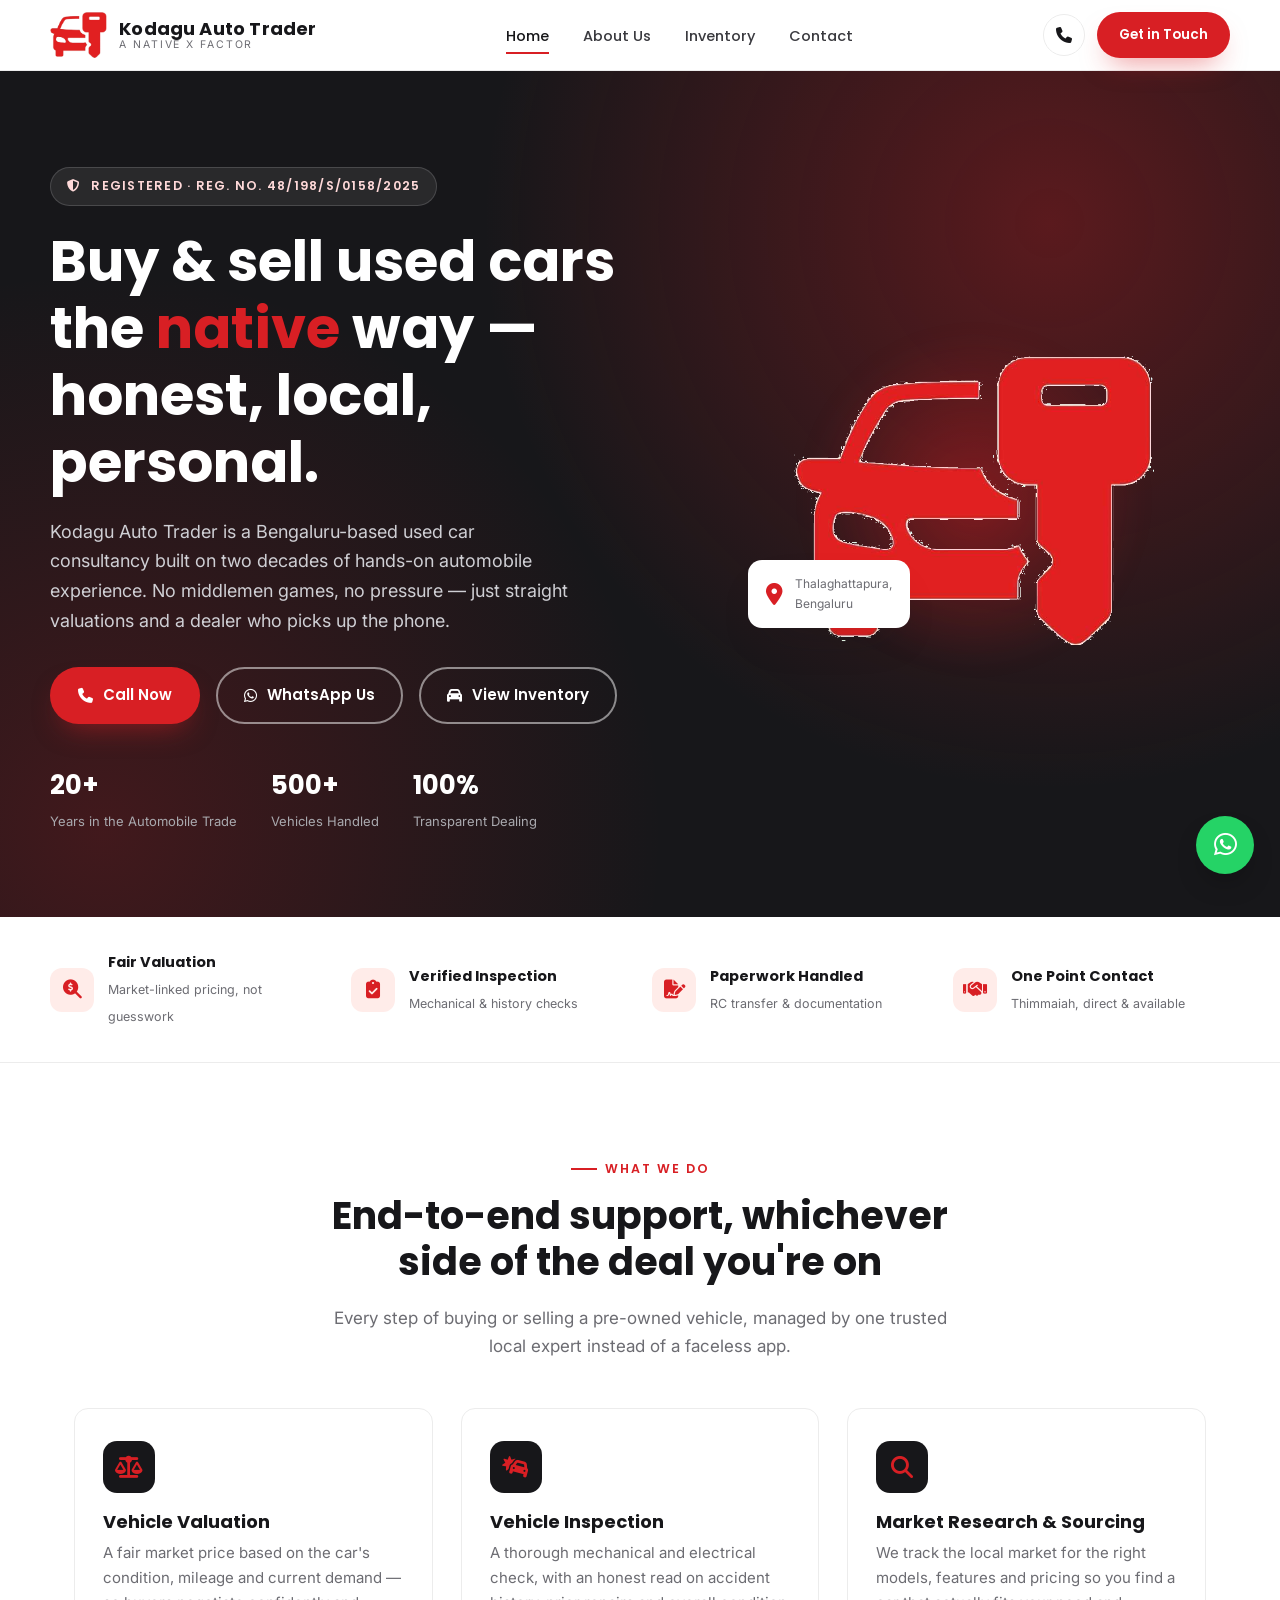
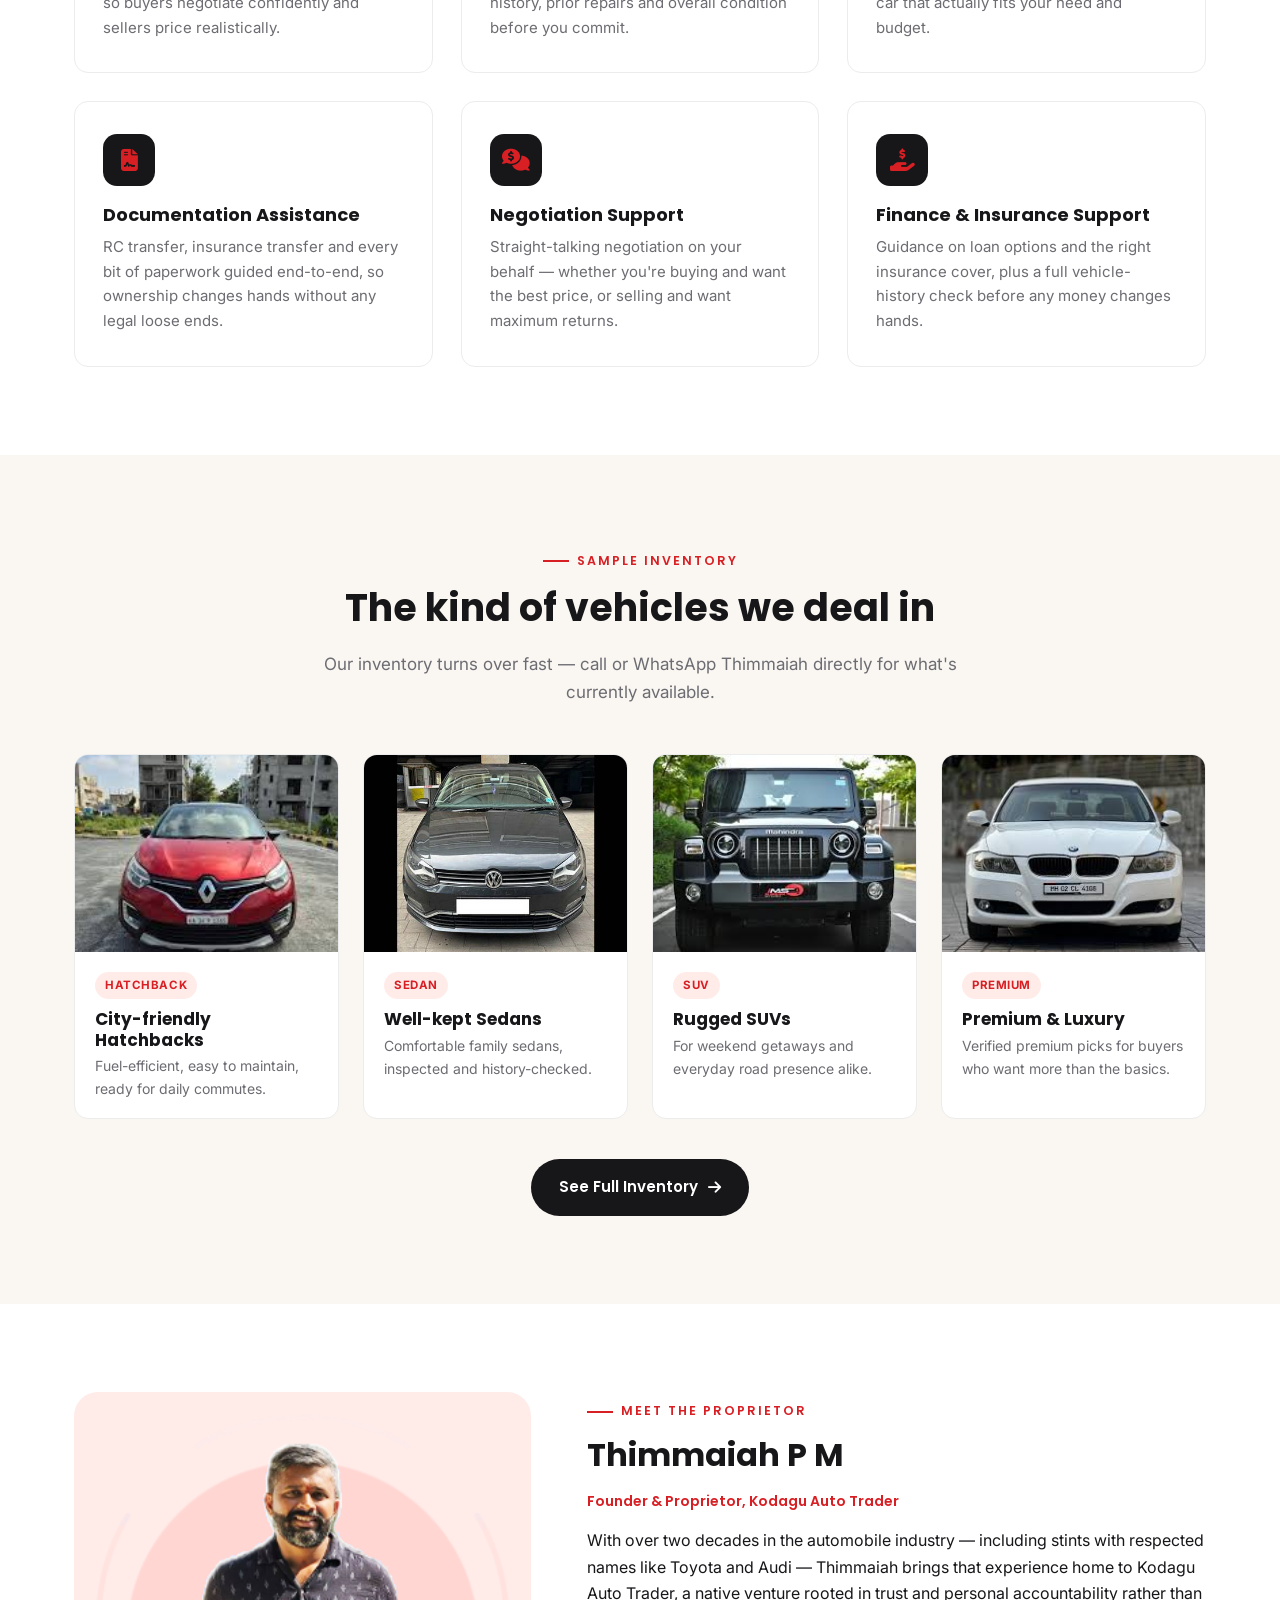
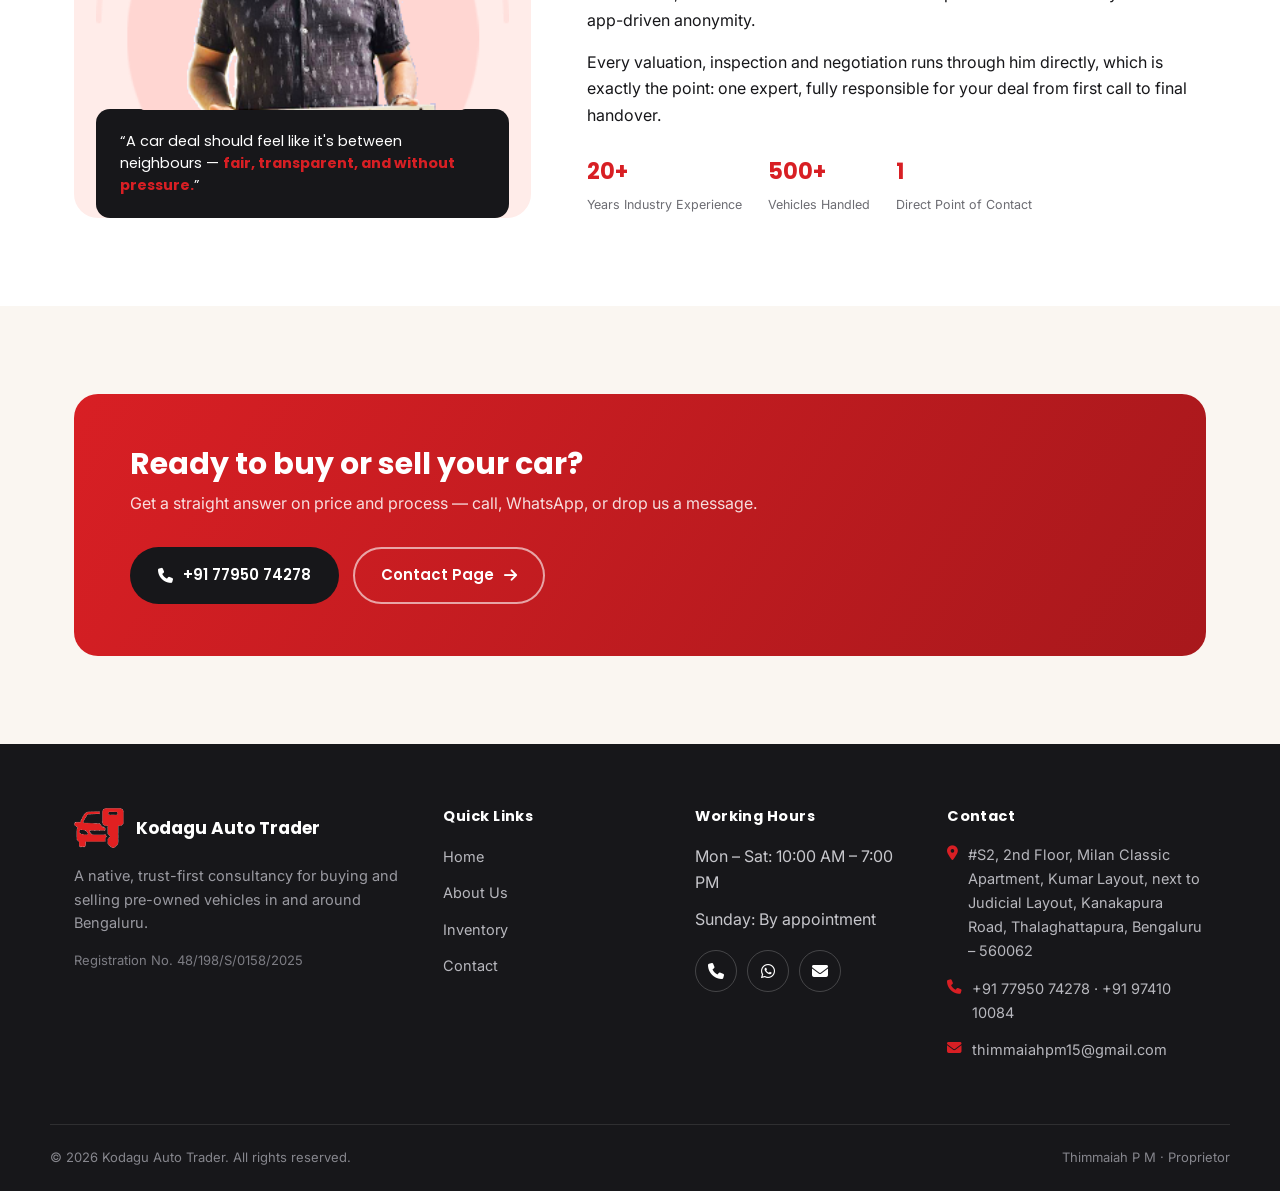
==== index.html @ fabde68c "Inital Pages added" ====
<!doctype html>
<html lang="en">
<head>
<meta charset="UTF-8">
<meta name="viewport" content="width=device-width, initial-scale=1.0">
<title>Kodagu Auto Trader | Trusted Used Car Buying &amp; Selling in Bengaluru</title>
<meta name="description" content="Kodagu Auto Trader is a native, trust-first used car consultancy in Bengaluru led by Thimmaiah P M — vehicle valuation, inspection, sourcing, documentation and negotiation support for buying or selling pre-owned cars.">
<meta name="keywords" content="Kodagu Auto Trader, used cars Bengaluru, sell used car, buy used car, car valuation, car inspection, Thalaghattapura, Kanakapura road, pre-owned cars Bangalore">
<meta name="author" content="Kodagu Auto Trader">
<link rel="icon" type="image/png" href="assets/images/logo/favicon-32.png">
<link rel="apple-touch-icon" href="assets/images/logo/favicon-180.png">
<link rel="preconnect" href="https://fonts.googleapis.com">
<link href="https://fonts.googleapis.com/css2?family=Inter:wght@400;500;600;700&family=Poppins:wght@500;600;700;800&display=swap" rel="stylesheet">
<link rel="stylesheet" href="https://cdnjs.cloudflare.com/ajax/libs/font-awesome/6.5.1/css/all.min.css">
<link rel="stylesheet" href="assets/css/style.css">
</head>
<body>

<header class="site-header">
  <div class="container header-inner">
    <a href="index.html" class="brand">
      <img src="assets/images/logo/icon.png" alt="Kodagu Auto Trader">
      <span class="brand-text"><strong>Kodagu Auto Trader</strong><span>A Native X Factor</span></span>
    </a>
    <nav class="main-nav">
      <ul>
        <li><a href="index.html" class="active">Home</a></li>
        <li><a href="about.html">About Us</a></li>
        <li><a href="inventory.html">Inventory</a></li>
        <li><a href="contact.html">Contact</a></li>
      </ul>
    </nav>
    <div class="header-actions">
      <a href="tel:+917795074278" class="icon-btn call-desktop" title="Call us"><i class="fas fa-phone"></i></a>
      <a href="contact.html" class="btn btn-primary btn-sm">Get in Touch</a>
      <button class="nav-toggle" aria-label="Toggle menu"><span></span><span></span><span></span></button>
    </div>
  </div>
</header>

<section class="hero">
  <div class="container hero-inner">
    <div class="hero-copy">
      <span class="hero-eyebrow"><i class="fas fa-shield-halved"></i> Registered &middot; Reg. No. 48/198/S/0158/2025</span>
      <h1>Buy &amp; sell used cars the <em>native</em> way &mdash; honest, local, personal.</h1>
      <p class="lead">Kodagu Auto Trader is a Bengaluru-based used car consultancy built on two decades of hands-on automobile experience. No middlemen games, no pressure &mdash; just straight valuations and a dealer who picks up the phone.</p>
      <div class="hero-actions">
        <a href="tel:+917795074278" class="btn btn-primary"><i class="fas fa-phone"></i> Call Now</a>
        <a href="https://wa.me/917795074278" target="_blank" rel="noopener" class="btn btn-outline"><i class="fab fa-whatsapp"></i> WhatsApp Us</a>
        <a href="inventory.html" class="btn btn-outline"><i class="fas fa-car"></i> View Inventory</a>
      </div>
      <div class="hero-stats">
        <div><strong data-count="20" data-suffix="+">0+</strong><span>Years in the Automobile Trade</span></div>
        <div><strong data-count="500" data-suffix="+">0+</strong><span>Vehicles Handled</span></div>
        <div><strong data-count="100" data-suffix="%">0%</strong><span>Transparent Dealing</span></div>
      </div>
    </div>
    <div class="hero-visual">
      <div class="glow"></div>
      <img src="assets/images/logo/icon.png" alt="Kodagu Auto Trader mark">
      <div class="hero-badge">
        <span class="num"><i class="fas fa-map-marker-alt"></i></span>
        <span>Thalaghattapura,<br>Bengaluru</span>
      </div>
    </div>
  </div>
</section>

<section class="trust-strip">
  <div class="container trust-grid">
    <div class="trust-item reveal">
      <div class="ic"><i class="fas fa-magnifying-glass-dollar"></i></div>
      <div><strong>Fair Valuation</strong><span>Market-linked pricing, not guesswork</span></div>
    </div>
    <div class="trust-item reveal">
      <div class="ic"><i class="fas fa-clipboard-check"></i></div>
      <div><strong>Verified Inspection</strong><span>Mechanical &amp; history checks</span></div>
    </div>
    <div class="trust-item reveal">
      <div class="ic"><i class="fas fa-file-signature"></i></div>
      <div><strong>Paperwork Handled</strong><span>RC transfer &amp; documentation</span></div>
    </div>
    <div class="trust-item reveal">
      <div class="ic"><i class="fas fa-handshake"></i></div>
      <div><strong>One Point Contact</strong><span>Thimmaiah, direct &amp; available</span></div>
    </div>
  </div>
</section>

<section class="section">
  <div class="container">
    <div class="section-head center reveal">
      <span class="eyebrow">What We Do</span>
      <h2>End-to-end support, whichever side of the deal you're on</h2>
      <p>Every step of buying or selling a pre-owned vehicle, managed by one trusted local expert instead of a faceless app.</p>
    </div>
    <div class="grid-3">
      <div class="service-card reveal">
        <div class="ic"><i class="fas fa-scale-balanced"></i></div>
        <h3>Vehicle Valuation</h3>
        <p>A fair market price based on the car's condition, mileage and current demand &mdash; so buyers negotiate confidently and sellers price realistically.</p>
      </div>
      <div class="service-card reveal">
        <div class="ic"><i class="fas fa-car-burst"></i></div>
        <h3>Vehicle Inspection</h3>
        <p>A thorough mechanical and electrical check, with an honest read on accident history, prior repairs and overall condition before you commit.</p>
      </div>
      <div class="service-card reveal">
        <div class="ic"><i class="fas fa-magnifying-glass"></i></div>
        <h3>Market Research &amp; Sourcing</h3>
        <p>We track the local market for the right models, features and pricing so you find a car that actually fits your need and budget.</p>
      </div>
      <div class="service-card reveal">
        <div class="ic"><i class="fas fa-file-contract"></i></div>
        <h3>Documentation Assistance</h3>
        <p>RC transfer, insurance transfer and every bit of paperwork guided end-to-end, so ownership changes hands without any legal loose ends.</p>
      </div>
      <div class="service-card reveal">
        <div class="ic"><i class="fas fa-comments-dollar"></i></div>
        <h3>Negotiation Support</h3>
        <p>Straight-talking negotiation on your behalf &mdash; whether you're buying and want the best price, or selling and want maximum returns.</p>
      </div>
      <div class="service-card reveal">
        <div class="ic"><i class="fas fa-hand-holding-dollar"></i></div>
        <h3>Finance &amp; Insurance Support</h3>
        <p>Guidance on loan options and the right insurance cover, plus a full vehicle-history check before any money changes hands.</p>
      </div>
    </div>
  </div>
</section>

<section class="section section--cream">
  <div class="container">
    <div class="section-head center reveal">
      <span class="eyebrow">Sample Inventory</span>
      <h2>The kind of vehicles we deal in</h2>
      <p>Our inventory turns over fast &mdash; call or WhatsApp Thimmaiah directly for what's currently available.</p>
    </div>
    <div class="grid-4">
      <div class="car-card reveal">
        <div class="img-wrap"><img src="assets/images/inventory/red1.jpg" alt="Compact hatchback"></div>
        <div class="body"><span class="tag">Hatchback</span><h3>City-friendly Hatchbacks</h3><p>Fuel-efficient, easy to maintain, ready for daily commutes.</p></div>
      </div>
      <div class="car-card reveal">
        <div class="img-wrap"><img src="assets/images/inventory/AMEO.jpg" alt="Sedan"></div>
        <div class="body"><span class="tag">Sedan</span><h3>Well-kept Sedans</h3><p>Comfortable family sedans, inspected and history-checked.</p></div>
      </div>
      <div class="car-card reveal">
        <div class="img-wrap"><img src="assets/images/inventory/Thar.jpg" alt="SUV"></div>
        <div class="body"><span class="tag">SUV</span><h3>Rugged SUVs</h3><p>For weekend getaways and everyday road presence alike.</p></div>
      </div>
      <div class="car-card reveal">
        <div class="img-wrap"><img src="assets/images/inventory/BMW320D.jpg" alt="Premium sedan"></div>
        <div class="body"><span class="tag">Premium</span><h3>Premium &amp; Luxury</h3><p>Verified premium picks for buyers who want more than the basics.</p></div>
      </div>
    </div>
    <div style="text-align:center; margin-top:40px;">
      <a href="inventory.html" class="btn btn-dark">See Full Inventory <i class="fas fa-arrow-right"></i></a>
    </div>
  </div>
</section>

<section class="section">
  <div class="container">
    <div class="proprietor">
      <div class="proprietor-photo reveal">
        <img src="assets/images/team/thimmaiah.png" alt="Thimmaiah P M, Proprietor, Kodagu Auto Trader">
        <div class="proprietor-quote">&ldquo;A car deal should feel like it's between neighbours &mdash; <strong>fair, transparent, and without pressure.</strong>&rdquo;</div>
      </div>
      <div class="reveal">
        <span class="eyebrow">Meet the Proprietor</span>
        <h2>Thimmaiah P M</h2>
        <span class="role">Founder &amp; Proprietor, Kodagu Auto Trader</span>
        <p>With over two decades in the automobile industry &mdash; including stints with respected names like Toyota and Audi &mdash; Thimmaiah brings that experience home to Kodagu Auto Trader, a native venture rooted in trust and personal accountability rather than app-driven anonymity.</p>
        <p>Every valuation, inspection and negotiation runs through him directly, which is exactly the point: one expert, fully responsible for your deal from first call to final handover.</p>
        <div class="facts">
          <div><strong>20+</strong><span>Years Industry Experience</span></div>
          <div><strong>500+</strong><span>Vehicles Handled</span></div>
          <div><strong>1</strong><span>Direct Point of Contact</span></div>
        </div>
      </div>
    </div>
  </div>
</section>

<section class="section section--cream">
  <div class="container">
    <div class="cta-banner reveal">
      <div>
        <h2>Ready to buy or sell your car?</h2>
        <p>Get a straight answer on price and process &mdash; call, WhatsApp, or drop us a message.</p>
      </div>
      <div class="cta-actions">
        <a href="tel:+917795074278" class="btn btn-dark"><i class="fas fa-phone"></i> +91 77950 74278</a>
        <a href="contact.html" class="btn btn-outline">Contact Page <i class="fas fa-arrow-right"></i></a>
      </div>
    </div>
  </div>
</section>

<footer class="site-footer">
  <div class="container footer-grid">
    <div>
      <div class="footer-brand">
        <img src="assets/images/logo/icon.png" alt="Kodagu Auto Trader">
        <strong>Kodagu Auto Trader</strong>
      </div>
      <p>A native, trust-first consultancy for buying and selling pre-owned vehicles in and around Bengaluru.</p>
      <p style="color:#7d7d84; font-size:13px;">Registration No. 48/198/S/0158/2025</p>
    </div>
    <div>
      <h4>Quick Links</h4>
      <ul class="footer-links">
        <li><a href="index.html">Home</a></li>
        <li><a href="about.html">About Us</a></li>
        <li><a href="inventory.html">Inventory</a></li>
        <li><a href="contact.html">Contact</a></li>
      </ul>
    </div>
    <div>
      <h4>Working Hours</h4>
      <ul class="footer-links">
        <li>Mon &ndash; Sat: 10:00 AM &ndash; 7:00 PM</li>
        <li>Sunday: By appointment</li>
      </ul>
      <div class="footer-social">
        <a href="tel:+917795074278" class="icon-btn" style="border-color:rgba(255,255,255,0.2); color:#fff;"><i class="fas fa-phone"></i></a>
        <a href="https://wa.me/917795074278" target="_blank" rel="noopener" class="icon-btn" style="border-color:rgba(255,255,255,0.2); color:#fff;"><i class="fab fa-whatsapp"></i></a>
        <a href="mailto:thimmaiahpm15@gmail.com" class="icon-btn" style="border-color:rgba(255,255,255,0.2); color:#fff;"><i class="fas fa-envelope"></i></a>
      </div>
    </div>
    <div>
      <h4>Contact</h4>
      <ul class="footer-contact">
        <li><i class="fas fa-location-dot"></i> #S2, 2nd Floor, Milan Classic Apartment, Kumar Layout, next to Judicial Layout, Kanakapura Road, Thalaghattapura, Bengaluru &ndash; 560062</li>
        <li><i class="fas fa-phone"></i> +91 77950 74278 &middot; +91 97410 10084</li>
        <li><i class="fas fa-envelope"></i> thimmaiahpm15@gmail.com</li>
      </ul>
    </div>
  </div>
  <div class="container footer-bottom">
    <span>&copy; <span id="year"></span> Kodagu Auto Trader. All rights reserved.</span>
    <span>Thimmaiah P M &middot; Proprietor</span>
  </div>
</footer>

<a href="https://wa.me/917795074278" target="_blank" rel="noopener" class="whatsapp-float" title="Chat on WhatsApp"><i class="fab fa-whatsapp"></i></a>
<div class="back-top" title="Back to top"><i class="fas fa-arrow-up"></i></div>

<script src="assets/js/main.js"></script>
<script>document.getElementById("year").textContent = new Date().getFullYear();</script>
</body>
</html>
---- assets/css/style.css ----
/* Kodagu Auto Trader — base styles */

:root {
  --red: #d81f24;
  --red-dark: #a8181c;
  --red-light: #ffece9;
  --ink: #17171a;
  --ink-soft: #3a3a3f;
  --paper: #ffffff;
  --cream: #faf6f1;
  --line: #ececec;
  --muted: #6c6c72;
  --shadow: 0 20px 45px -20px rgba(23, 23, 26, 0.25);
  --radius: 14px;
  --container: 1180px;
  --font-head: "Poppins", "Segoe UI", sans-serif;
  --font-body: "Inter", "Segoe UI", sans-serif;
}

* { box-sizing: border-box; }
html { scroll-behavior: smooth; }

body {
  margin: 0;
  font-family: var(--font-body);
  color: var(--ink);
  background: var(--paper);
  line-height: 1.65;
  -webkit-font-smoothing: antialiased;
}

img { max-width: 100%; display: block; }
a { color: inherit; text-decoration: none; }
ul { margin: 0; padding: 0; list-style: none; }
h1, h2, h3, h4 {
  font-family: var(--font-head);
  line-height: 1.2;
  margin: 0 0 0.5em;
  color: var(--ink);
}
p { margin: 0 0 1em; }

.container {
  width: 100%;
  max-width: var(--container);
  margin: 0 auto;
  padding: 0 24px;
}

.section {
  padding: 88px 0;
}
.section--tight { padding: 56px 0; }
.section--cream { background: var(--cream); }
.section--ink { background: var(--ink); color: #eee; }
.section--ink h2, .section--ink h3 { color: #fff; }

.eyebrow {
  display: inline-flex;
  align-items: center;
  gap: 8px;
  font-family: var(--font-head);
  font-size: 12.5px;
  font-weight: 600;
  letter-spacing: 0.16em;
  text-transform: uppercase;
  color: var(--red);
  margin-bottom: 14px;
}
.eyebrow::before {
  content: "";
  width: 26px;
  height: 2px;
  background: var(--red);
  display: inline-block;
}

.section-head {
  max-width: 640px;
  margin: 0 0 48px;
}
.section-head.center { margin-left: auto; margin-right: auto; text-align: center; }
.section-head h2 { font-size: clamp(26px, 3.2vw, 38px); }
.section-head p { color: var(--muted); font-size: 17px; }

/* Buttons */
.btn {
  display: inline-flex;
  align-items: center;
  gap: 10px;
  padding: 14px 26px;
  border-radius: 999px;
  font-family: var(--font-head);
  font-weight: 600;
  font-size: 15px;
  border: 2px solid transparent;
  cursor: pointer;
  transition: transform 0.18s ease, box-shadow 0.18s ease, background 0.18s ease, color 0.18s ease;
  white-space: nowrap;
}
.btn:hover { transform: translateY(-2px); }
.btn-primary { background: var(--red); color: #fff; box-shadow: 0 14px 28px -12px rgba(216, 31, 36, 0.55); }
.btn-primary:hover { background: var(--red-dark); }
.btn-dark { background: var(--ink); color: #fff; }
.btn-dark:hover { background: #000; }
.btn-outline { border-color: rgba(255,255,255,0.5); color: #fff; }
.btn-outline:hover { background: rgba(255,255,255,0.12); }
.btn-outline-dark { border-color: var(--ink); color: var(--ink); }
.btn-outline-dark:hover { background: var(--ink); color: #fff; }
.btn-block { width: 100%; justify-content: center; }
.btn-sm { padding: 10px 20px; font-size: 13.5px; }

/* Header */
.site-header {
  position: sticky;
  top: 0;
  z-index: 100;
  background: rgba(255,255,255,0.92);
  backdrop-filter: saturate(180%) blur(10px);
  border-bottom: 1px solid var(--line);
}
.header-inner {
  display: flex;
  align-items: center;
  justify-content: space-between;
  gap: 24px;
  padding: 12px 0;
}
.brand { display: flex; align-items: center; gap: 12px; }
.brand img { height: 46px; width: auto; }
.brand-text { display: flex; flex-direction: column; line-height: 1.15; }
.brand-text strong { font-family: var(--font-head); font-size: 18px; letter-spacing: 0.01em; }
.brand-text span { font-size: 10.5px; letter-spacing: 0.18em; text-transform: uppercase; color: var(--muted); }

.main-nav ul { display: flex; gap: 34px; }
.main-nav a {
  font-family: var(--font-head);
  font-size: 14.5px;
  font-weight: 500;
  color: var(--ink-soft);
  position: relative;
  padding: 6px 0;
}
.main-nav a::after {
  content: "";
  position: absolute; left: 0; bottom: -2px;
  width: 0; height: 2px; background: var(--red);
  transition: width 0.2s ease;
}
.main-nav a:hover, .main-nav a.active { color: var(--ink); }
.main-nav a:hover::after, .main-nav a.active::after { width: 100%; }

.header-actions { display: flex; align-items: center; gap: 12px; }
.icon-btn {
  display: inline-flex; align-items: center; justify-content: center;
  width: 42px; height: 42px; border-radius: 50%;
  border: 1px solid var(--line); color: var(--ink);
  transition: background 0.2s ease, color 0.2s ease, border-color 0.2s ease;
}
.icon-btn:hover { background: var(--red); border-color: var(--red); color: #fff; }

.nav-toggle {
  display: none;
  flex-direction: column;
  gap: 5px;
  background: none;
  border: none;
  cursor: pointer;
  padding: 6px;
}
.nav-toggle span { width: 24px; height: 2px; background: var(--ink); border-radius: 2px; }

/* Hero */
.hero {
  position: relative;
  overflow: hidden;
  background: var(--ink);
  color: #fff;
}
.hero::before {
  content: "";
  position: absolute; inset: 0;
  background:
    radial-gradient(circle at 82% 18%, rgba(216,31,36,0.35), transparent 45%),
    radial-gradient(circle at 8% 90%, rgba(216,31,36,0.22), transparent 40%);
}
.hero-inner {
  position: relative;
  display: grid;
  grid-template-columns: 1.1fr 0.9fr;
  align-items: center;
  gap: 40px;
  padding: 96px 0 84px;
}
.hero-eyebrow {
  display: inline-flex; align-items: center; gap: 10px;
  background: rgba(255,255,255,0.08);
  border: 1px solid rgba(255,255,255,0.15);
  padding: 8px 16px; border-radius: 999px;
  font-family: var(--font-head); font-size: 12.5px; font-weight: 600;
  letter-spacing: 0.1em; text-transform: uppercase; color: #ffd9d9;
  margin-bottom: 22px;
}
.hero h1 {
  font-size: clamp(34px, 4.8vw, 56px);
  color: #fff;
  margin-bottom: 20px;
}
.hero h1 em { font-style: normal; color: var(--red); }
.hero p.lead {
  font-size: 18px; color: #cfcfd4; max-width: 520px; margin-bottom: 32px;
}
.hero-actions { display: flex; gap: 16px; flex-wrap: wrap; margin-bottom: 40px; }
.hero-stats { display: flex; gap: 34px; flex-wrap: wrap; }
.hero-stats div strong { display: block; font-family: var(--font-head); font-size: 26px; color: #fff; }
.hero-stats div span { font-size: 13px; color: #a9a9ae; }

.hero-visual {
  position: relative;
  display: flex; align-items: center; justify-content: center;
}
.hero-visual .glow {
  position: absolute; width: 340px; height: 340px; border-radius: 50%;
  background: radial-gradient(circle, rgba(216,31,36,0.45), transparent 70%);
  filter: blur(10px);
}
.hero-visual img { position: relative; width: min(360px, 80%); }
.hero-badge {
  position: absolute; bottom: 6%; left: 6%;
  background: #fff; color: var(--ink);
  border-radius: var(--radius);
  padding: 14px 18px;
  box-shadow: var(--shadow);
  display: flex; align-items: center; gap: 12px;
  font-family: var(--font-head);
}
.hero-badge .num { font-size: 22px; font-weight: 700; color: var(--red); }
.hero-badge span { display: block; font-size: 12px; color: var(--muted); font-family: var(--font-body); }

/* Trust strip */
.trust-strip {
  background: var(--paper);
  border-bottom: 1px solid var(--line);
}
.trust-grid {
  display: grid;
  grid-template-columns: repeat(4, 1fr);
  gap: 24px;
  padding: 34px 0;
}
.trust-item { display: flex; align-items: center; gap: 14px; }
.trust-item .ic {
  width: 44px; height: 44px; border-radius: 12px;
  background: var(--red-light); color: var(--red);
  display: flex; align-items: center; justify-content: center;
  font-size: 19px; flex-shrink: 0;
}
.trust-item strong { display: block; font-family: var(--font-head); font-size: 14.5px; }
.trust-item span { font-size: 12.5px; color: var(--muted); }

/* Cards */
.grid-3 { display: grid; grid-template-columns: repeat(3, 1fr); gap: 28px; }
.grid-4 { display: grid; grid-template-columns: repeat(4, 1fr); gap: 24px; }
.grid-2 { display: grid; grid-template-columns: 1fr 1fr; gap: 40px; }

.service-card {
  background: var(--paper);
  border: 1px solid var(--line);
  border-radius: var(--radius);
  padding: 32px 28px;
  transition: transform 0.2s ease, box-shadow 0.2s ease, border-color 0.2s ease;
}
.service-card:hover { transform: translateY(-6px); box-shadow: var(--shadow); border-color: transparent; }
.service-card .ic {
  width: 52px; height: 52px; border-radius: 14px;
  background: var(--ink); color: var(--red);
  display: flex; align-items: center; justify-content: center;
  font-size: 22px; margin-bottom: 18px;
}
.service-card h3 { font-size: 18px; }
.service-card p { color: var(--muted); font-size: 15px; margin-bottom: 0; }

.car-card {
  border-radius: var(--radius);
  overflow: hidden;
  background: var(--paper);
  border: 1px solid var(--line);
  transition: transform 0.2s ease, box-shadow 0.2s ease;
}
.car-card:hover { transform: translateY(-6px); box-shadow: var(--shadow); }
.car-card .img-wrap { aspect-ratio: 4/3; overflow: hidden; background: #eee; }
.car-card .img-wrap img { width: 100%; height: 100%; object-fit: cover; transition: transform 0.4s ease; }
.car-card:hover .img-wrap img { transform: scale(1.08); }
.car-card .body { padding: 18px 20px; }
.car-card .tag {
  display: inline-block; font-size: 11.5px; font-weight: 700;
  letter-spacing: 0.05em; text-transform: uppercase;
  color: var(--red); background: var(--red-light);
  padding: 4px 10px; border-radius: 999px; margin-bottom: 10px;
}
.car-card h3 { font-size: 17px; margin-bottom: 4px; }
.car-card p { color: var(--muted); font-size: 14px; margin: 0; }

/* Proprietor */
.proprietor {
  display: grid;
  grid-template-columns: 0.85fr 1.15fr;
  gap: 56px;
  align-items: center;
}
.proprietor-photo {
  position: relative;
  border-radius: 24px;
  overflow: hidden;
  background: var(--red-light);
  padding: 22px 22px 0;
}
.proprietor-photo img { width: 100%; border-radius: 18px 18px 0 0; }
.proprietor-quote {
  background: var(--ink); color: #fff; border-radius: var(--radius);
  padding: 22px 24px; margin-top: -1px;
  font-family: var(--font-head); font-size: 14.5px; line-height: 1.5;
}
.proprietor-quote strong { color: var(--red); }
.proprietor h2 { font-size: clamp(24px, 3vw, 32px); }
.proprietor .role { color: var(--red); font-weight: 600; font-family: var(--font-head); font-size: 14px; margin-bottom: 14px; display: block; }
.proprietor .facts { display: flex; gap: 26px; margin-top: 26px; flex-wrap: wrap; }
.proprietor .facts div strong { display: block; font-family: var(--font-head); font-size: 22px; color: var(--red); }
.proprietor .facts div span { font-size: 12.5px; color: var(--muted); }

/* CTA banner */
.cta-banner {
  background: linear-gradient(120deg, var(--red), var(--red-dark));
  color: #fff;
  border-radius: 24px;
  padding: 52px 56px;
  display: flex; align-items: center; justify-content: space-between;
  gap: 30px; flex-wrap: wrap;
}
.cta-banner h2 { color: #fff; margin-bottom: 8px; font-size: clamp(22px, 2.6vw, 30px); }
.cta-banner p { color: rgba(255,255,255,0.85); margin: 0; }
.cta-actions { display: flex; gap: 14px; flex-wrap: wrap; }
.cta-banner .btn-dark { background: #17171a; }
.cta-banner .btn-outline { border-color: rgba(255,255,255,0.6); }

/* Footer */
.site-footer { background: var(--ink); color: #c7c7cc; padding-top: 64px; }
.footer-grid {
  display: grid;
  grid-template-columns: 1.4fr 0.9fr 0.9fr 1.1fr;
  gap: 40px;
  padding-bottom: 48px;
  border-bottom: 1px solid rgba(255,255,255,0.1);
}
.footer-brand { display: flex; align-items: center; gap: 12px; margin-bottom: 16px; }
.footer-brand img { height: 40px; }
.footer-brand strong { font-family: var(--font-head); color: #fff; font-size: 17px; }
.site-footer h4 { color: #fff; font-size: 14.5px; letter-spacing: 0.03em; margin-bottom: 18px; }
.site-footer p { color: #9a9aa1; font-size: 14.5px; }
.footer-links li { margin-bottom: 10px; }
.footer-links a { color: #b7b7bd; font-size: 14.5px; transition: color 0.2s ease; }
.footer-links a:hover { color: var(--red); }
.footer-contact li { display: flex; gap: 10px; margin-bottom: 14px; font-size: 14.5px; color: #b7b7bd; align-items: flex-start; }
.footer-contact li i { color: var(--red); margin-top: 3px; }
.footer-social { display: flex; gap: 10px; margin-top: 18px; }
.footer-bottom {
  display: flex; align-items: center; justify-content: space-between;
  padding: 22px 0; font-size: 13px; color: #86868d; flex-wrap: wrap; gap: 10px;
}
.footer-bottom a { color: #b7b7bd; }

/* Page banner (inner pages) */
.page-banner {
  background: var(--ink);
  color: #fff;
  padding: 64px 0 56px;
  position: relative;
  overflow: hidden;
}
.page-banner::before {
  content: "";
  position: absolute; inset: 0;
  background: radial-gradient(circle at 85% 20%, rgba(216,31,36,0.35), transparent 50%);
}
.page-banner .container { position: relative; }
.breadcrumb { display: flex; gap: 8px; font-size: 13.5px; color: #a9a9ae; margin-bottom: 14px; }
.breadcrumb a { color: #d6d6da; }
.breadcrumb span { color: var(--red); }
.page-banner h1 { color: #fff; font-size: clamp(28px, 4vw, 42px); margin-bottom: 8px; }
.page-banner p { color: #c7c7cc; max-width: 560px; margin: 0; }

/* Values / icon list */
.value-grid { display: grid; grid-template-columns: repeat(4, 1fr); gap: 24px; }
.value-card { text-align: center; padding: 30px 20px; }
.value-card .ic {
  width: 60px; height: 60px; margin: 0 auto 16px;
  border-radius: 50%; background: var(--red-light); color: var(--red);
  display: flex; align-items: center; justify-content: center; font-size: 24px;
}
.value-card h3 { font-size: 16.5px; }
.value-card p { color: var(--muted); font-size: 14px; margin: 0; }

/* Timeline / accordion */
.accordion-item { border-bottom: 1px solid var(--line); }
.accordion-item:first-child { border-top: 1px solid var(--line); }
.accordion-head {
  width: 100%; text-align: left; background: none; border: none;
  padding: 20px 4px; display: flex; align-items: center; justify-content: space-between;
  font-family: var(--font-head); font-weight: 600; font-size: 16px; cursor: pointer; color: var(--ink);
}
.accordion-head .chev { transition: transform 0.25s ease; color: var(--red); }
.accordion-item.open .accordion-head .chev { transform: rotate(180deg); }
.accordion-body { max-height: 0; overflow: hidden; transition: max-height 0.3s ease; }
.accordion-item.open .accordion-body { max-height: 400px; }
.accordion-body-inner { padding: 0 4px 22px; color: var(--muted); font-size: 15px; }
.accordion-body-inner ul { padding-left: 18px; list-style: disc; margin-top: 8px; }
.accordion-body-inner li { margin-bottom: 6px; }

/* Contact page */
.contact-grid { display: grid; grid-template-columns: 1fr 1fr; gap: 48px; align-items: start; }
.info-card {
  display: flex; gap: 16px; padding: 22px;
  border: 1px solid var(--line); border-radius: var(--radius); margin-bottom: 16px;
}
.info-card .ic {
  width: 46px; height: 46px; border-radius: 12px; flex-shrink: 0;
  background: var(--ink); color: var(--red);
  display: flex; align-items: center; justify-content: center; font-size: 18px;
}
.info-card h4 { font-size: 15px; margin-bottom: 4px; }
.info-card p { margin: 0; color: var(--muted); font-size: 14.5px; }
.info-card a { color: var(--ink); font-weight: 600; }

.form-card {
  background: var(--cream); border-radius: 20px; padding: 36px;
}
.form-row { display: grid; grid-template-columns: 1fr 1fr; gap: 16px; margin-bottom: 16px; }
.field { margin-bottom: 16px; }
.field label { display: block; font-size: 13px; font-weight: 600; margin-bottom: 6px; font-family: var(--font-head); }
.field input, .field select, .field textarea {
  width: 100%; padding: 13px 15px; border-radius: 10px;
  border: 1px solid #ddd7ce; background: #fff;
  font-family: var(--font-body); font-size: 14.5px;
}
.field textarea { resize: vertical; min-height: 110px; }
.field input:focus, .field textarea:focus, .field select:focus { outline: 2px solid var(--red); outline-offset: 1px; }

.map-wrap { border-radius: 20px; overflow: hidden; border: 1px solid var(--line); }
.map-wrap iframe { width: 100%; height: 340px; border: 0; display: block; }

/* WhatsApp float */
.whatsapp-float {
  position: fixed; bottom: 26px; right: 26px; z-index: 200;
  width: 58px; height: 58px; border-radius: 50%;
  background: #25D366; color: #fff;
  display: flex; align-items: center; justify-content: center;
  font-size: 26px; box-shadow: 0 14px 28px -10px rgba(0,0,0,0.35);
  transition: transform 0.2s ease;
}
.whatsapp-float:hover { transform: scale(1.08); }

/* Back to top */
.back-top {
  position: fixed; bottom: 26px; right: 96px; z-index: 200;
  width: 46px; height: 46px; border-radius: 50%;
  background: var(--ink); color: #fff;
  display: flex; align-items: center; justify-content: center;
  opacity: 0; pointer-events: none; transform: translateY(10px);
  transition: all 0.25s ease;
}
.back-top.show { opacity: 1; pointer-events: auto; transform: translateY(0); }

/* Reveal animation */
.reveal { opacity: 0; transform: translateY(24px); transition: opacity 0.6s ease, transform 0.6s ease; }
.reveal.in { opacity: 1; transform: translateY(0); }

/* Responsive */
@media (max-width: 980px) {
  .hero-inner { grid-template-columns: 1fr; padding-top: 48px; }
  .hero-visual { order: -1; margin-bottom: 12px; }
  .trust-grid { grid-template-columns: repeat(2, 1fr); }
  .grid-3 { grid-template-columns: repeat(2, 1fr); }
  .grid-4 { grid-template-columns: repeat(2, 1fr); }
  .grid-2 { grid-template-columns: 1fr; }
  .proprietor { grid-template-columns: 1fr; }
  .proprietor-photo { max-width: 360px; margin: 0 auto; }
  .value-grid { grid-template-columns: repeat(2, 1fr); }
  .footer-grid { grid-template-columns: 1fr 1fr; }
  .contact-grid { grid-template-columns: 1fr; }
  .cta-banner { padding: 40px; }
}

@media (max-width: 720px) {
  .main-nav, .header-actions .icon-btn.call-desktop { display: none; }
  .nav-toggle { display: flex; }
  .main-nav {
    position: fixed; inset: 68px 16px auto 16px;
    background: #fff; border-radius: 16px; box-shadow: var(--shadow);
    padding: 12px; border: 1px solid var(--line);
    transform: translateY(-12px); opacity: 0; pointer-events: none;
    transition: all 0.22s ease;
  }
  .main-nav.open { transform: translateY(0); opacity: 1; pointer-events: auto; }
  .main-nav ul { flex-direction: column; gap: 4px; }
  .main-nav a { display: block; padding: 12px 14px; border-radius: 10px; }
  .main-nav a:hover, .main-nav a.active { background: var(--red-light); }
  .main-nav a::after { display: none; }
  .grid-3, .grid-4 { grid-template-columns: 1fr; }
  .value-grid { grid-template-columns: 1fr; }
  .footer-grid { grid-template-columns: 1fr; }
  .form-row { grid-template-columns: 1fr; }
  .cta-banner { flex-direction: column; align-items: flex-start; }
  .hero-stats { gap: 22px; }
  .section { padding: 64px 0; }
}
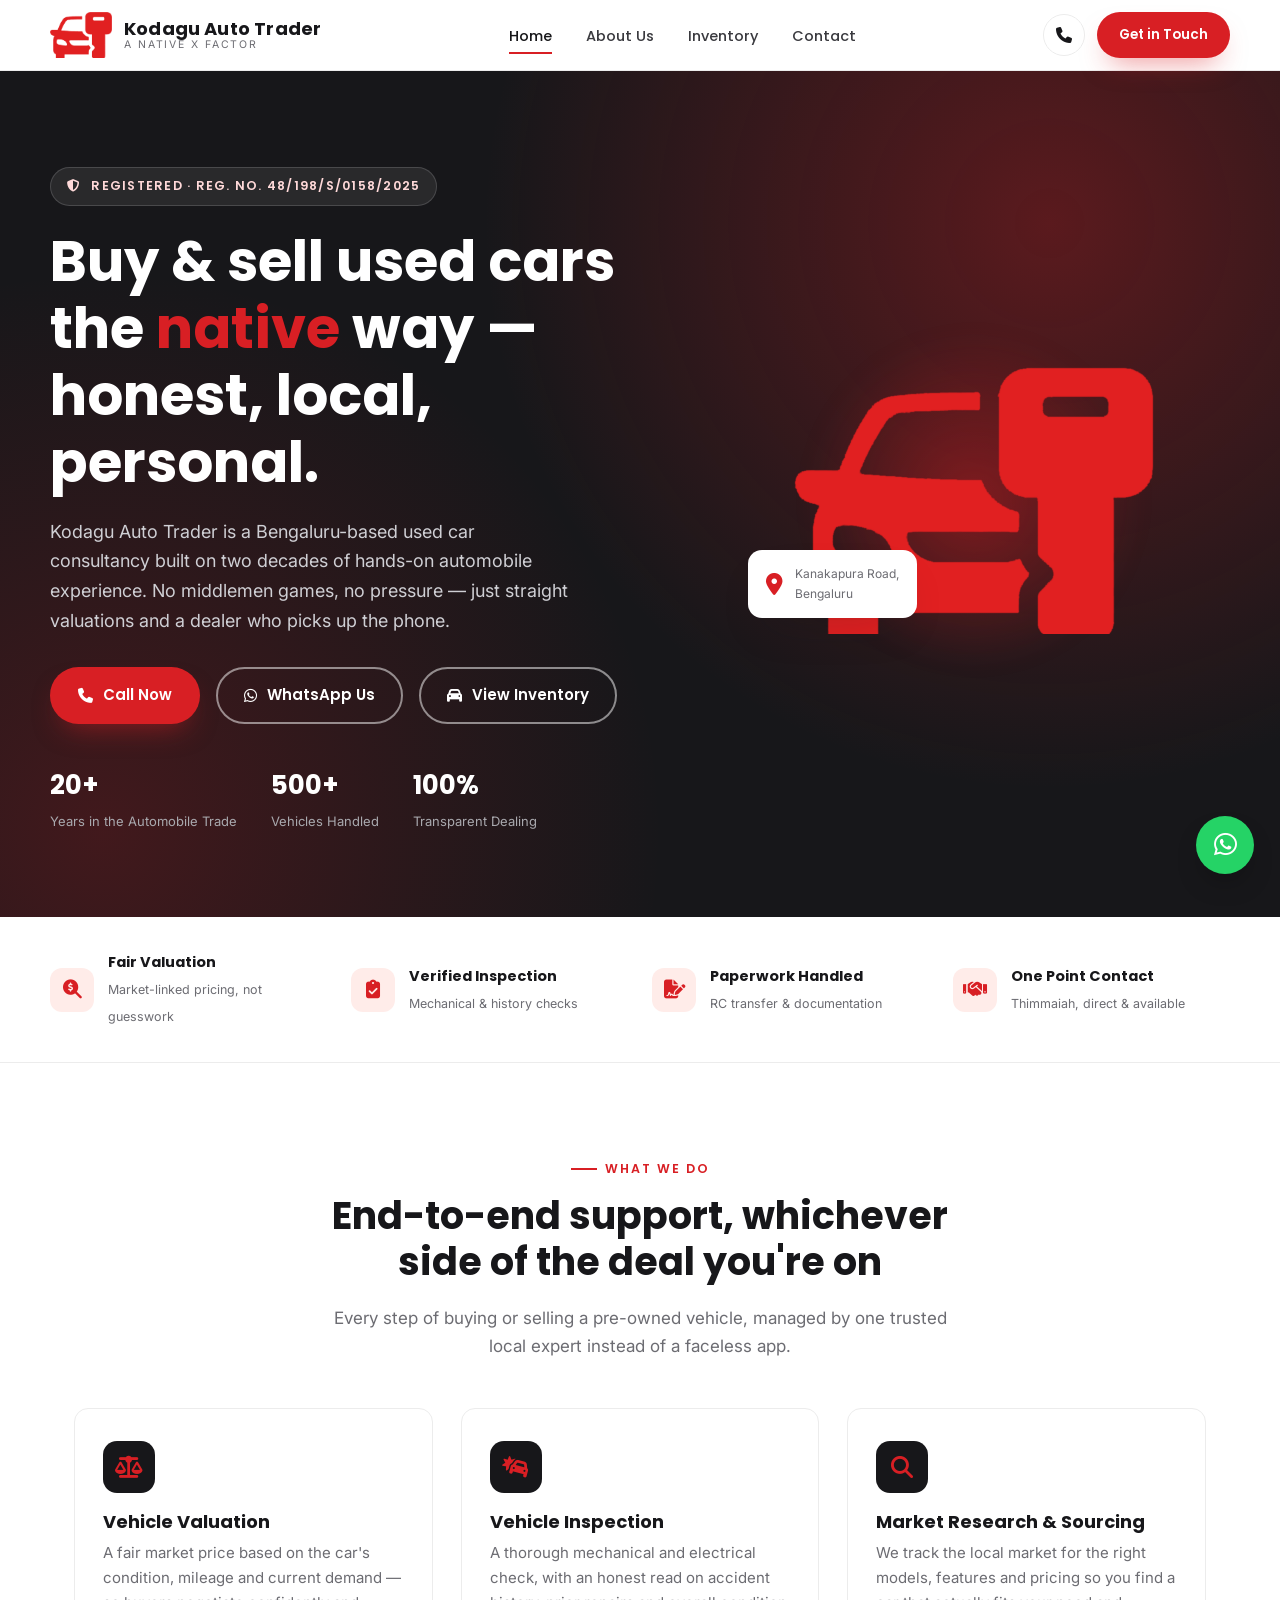
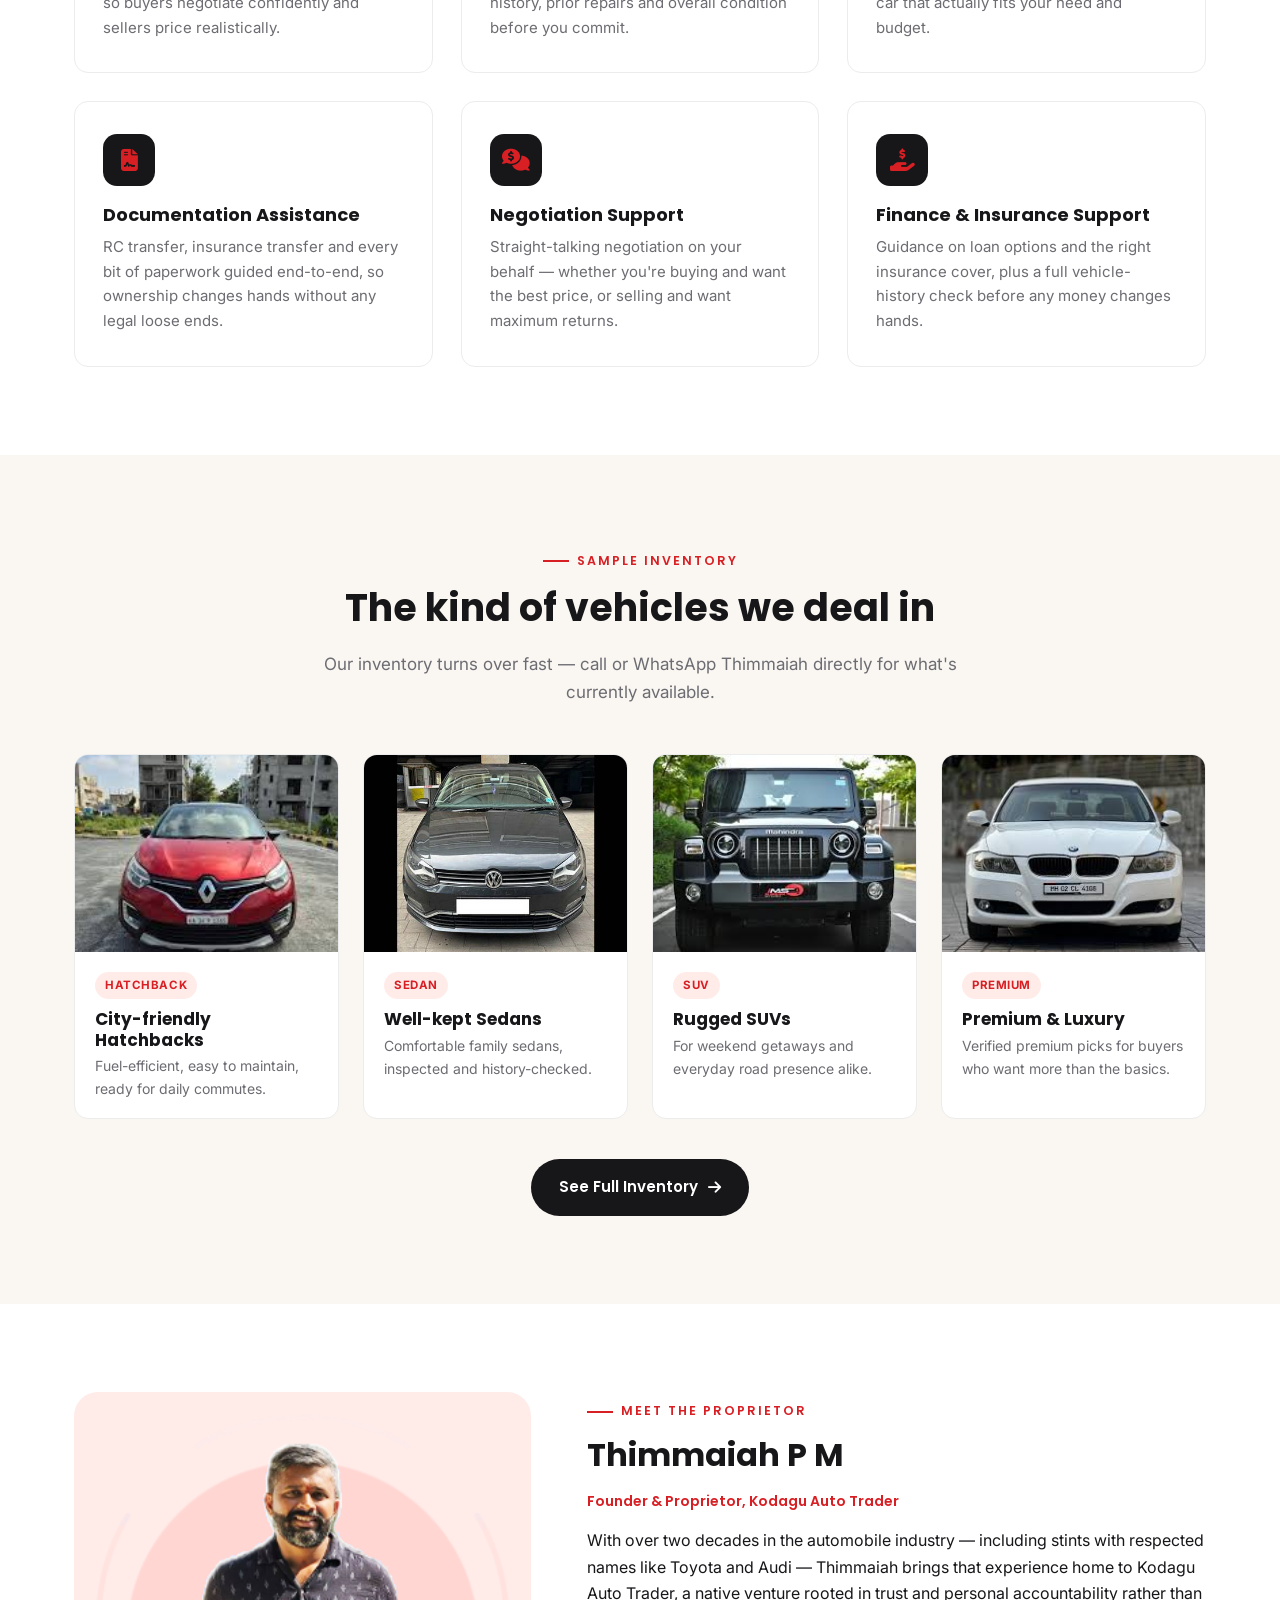
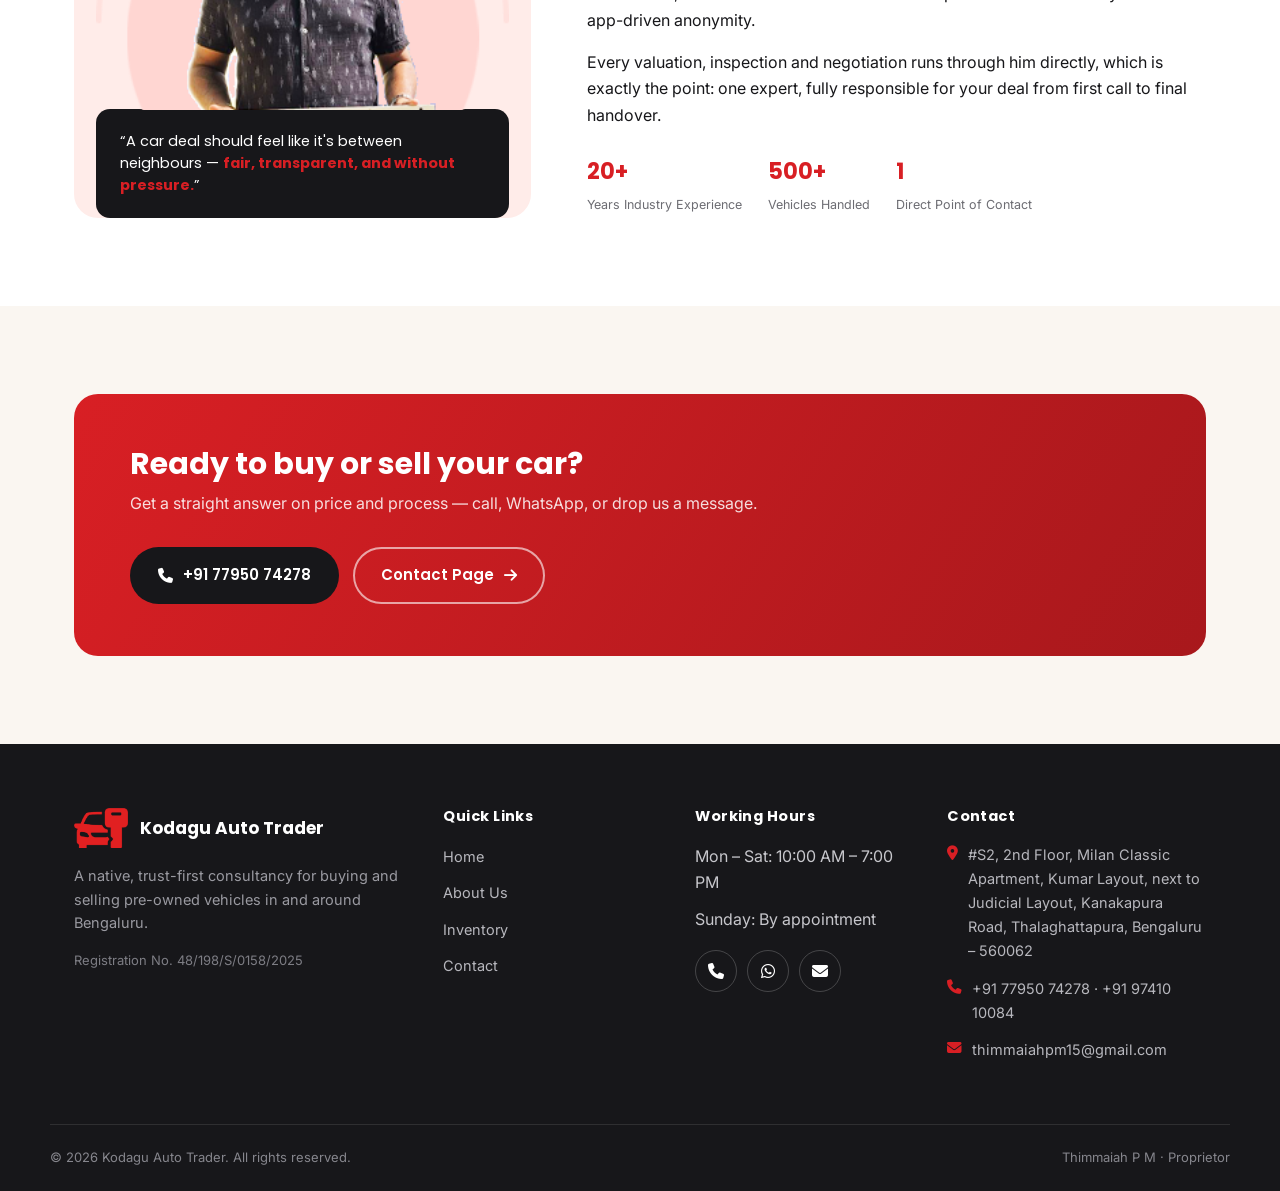
==== commit edc47c57: "Image changes" ====
--- a/index.html
+++ b/index.html
@@ -60,7 +60,7 @@
       <img src="assets/images/logo/icon.png" alt="Kodagu Auto Trader mark">
       <div class="hero-badge">
         <span class="num"><i class="fas fa-map-marker-alt"></i></span>
-        <span>Thalaghattapura,<br>Bengaluru</span>
+        <span>Kanakapura Road,<br>Bengaluru</span>
       </div>
     </div>
   </div>
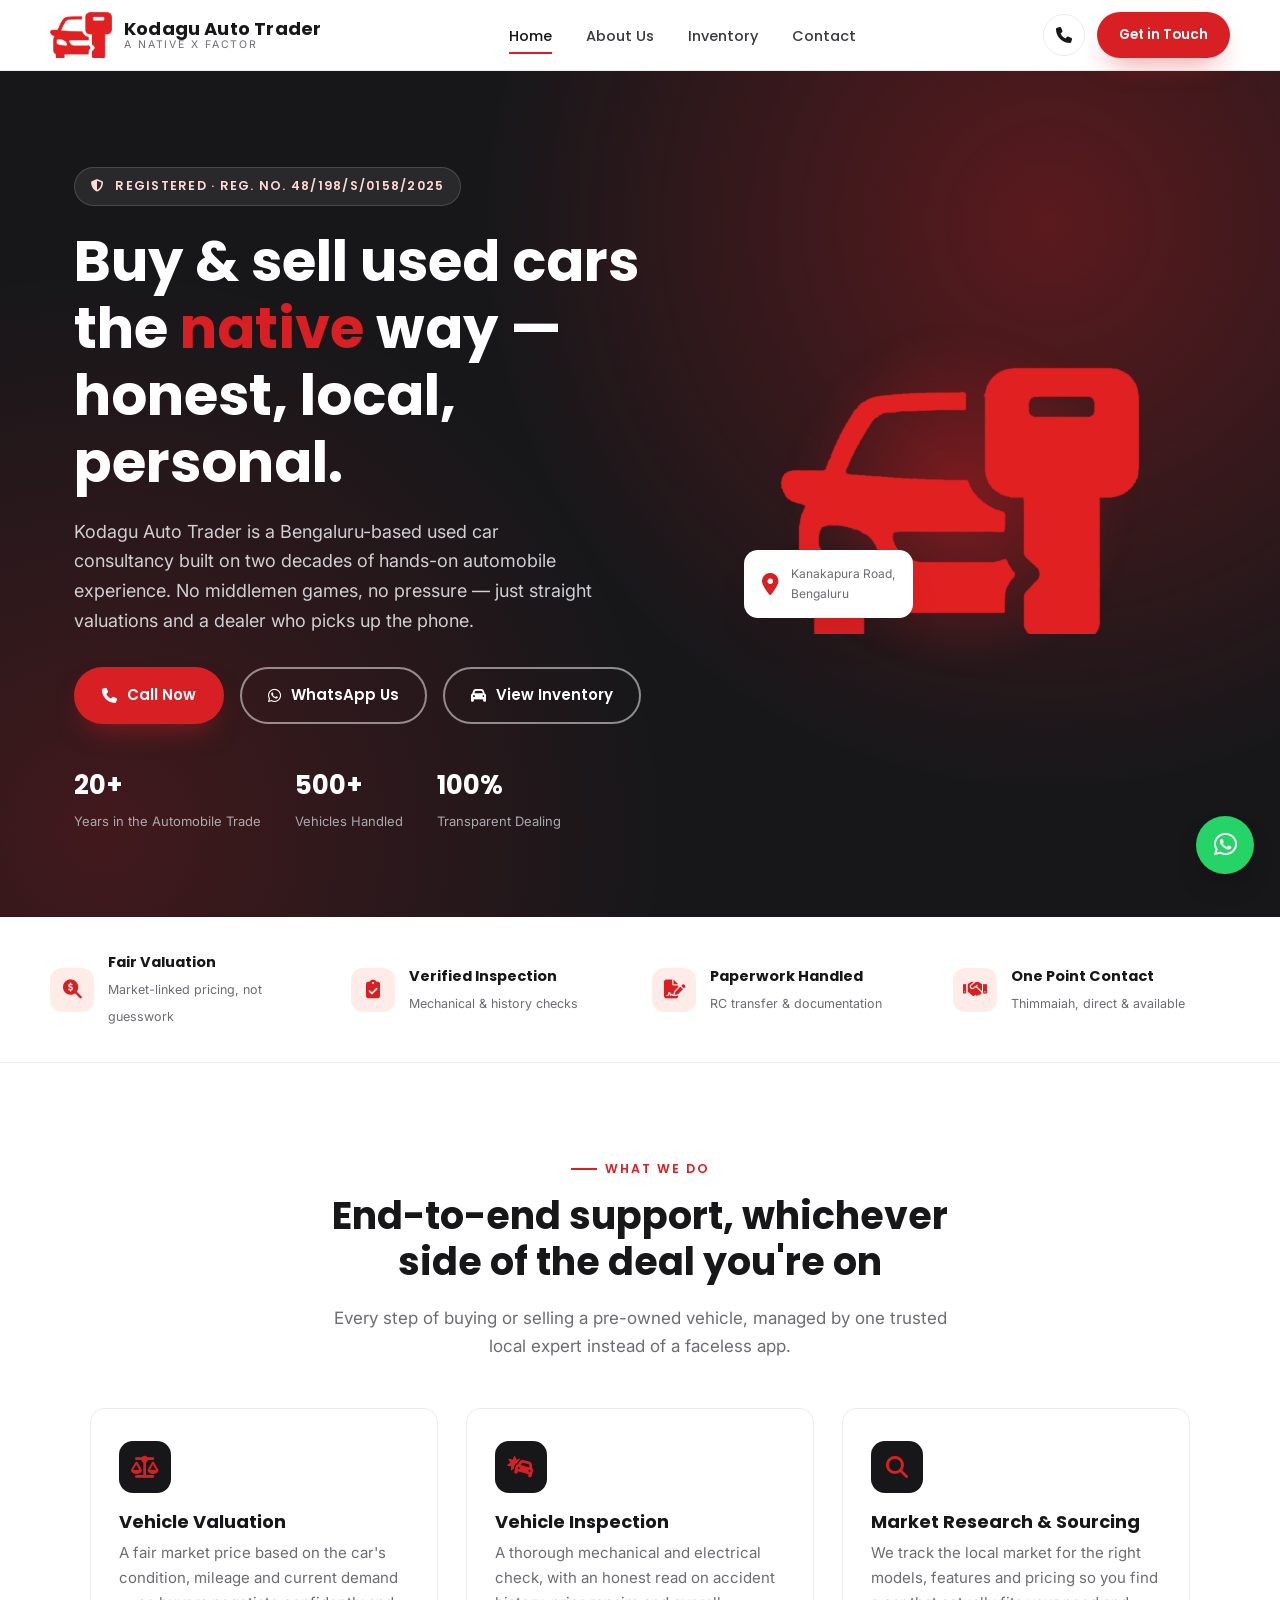
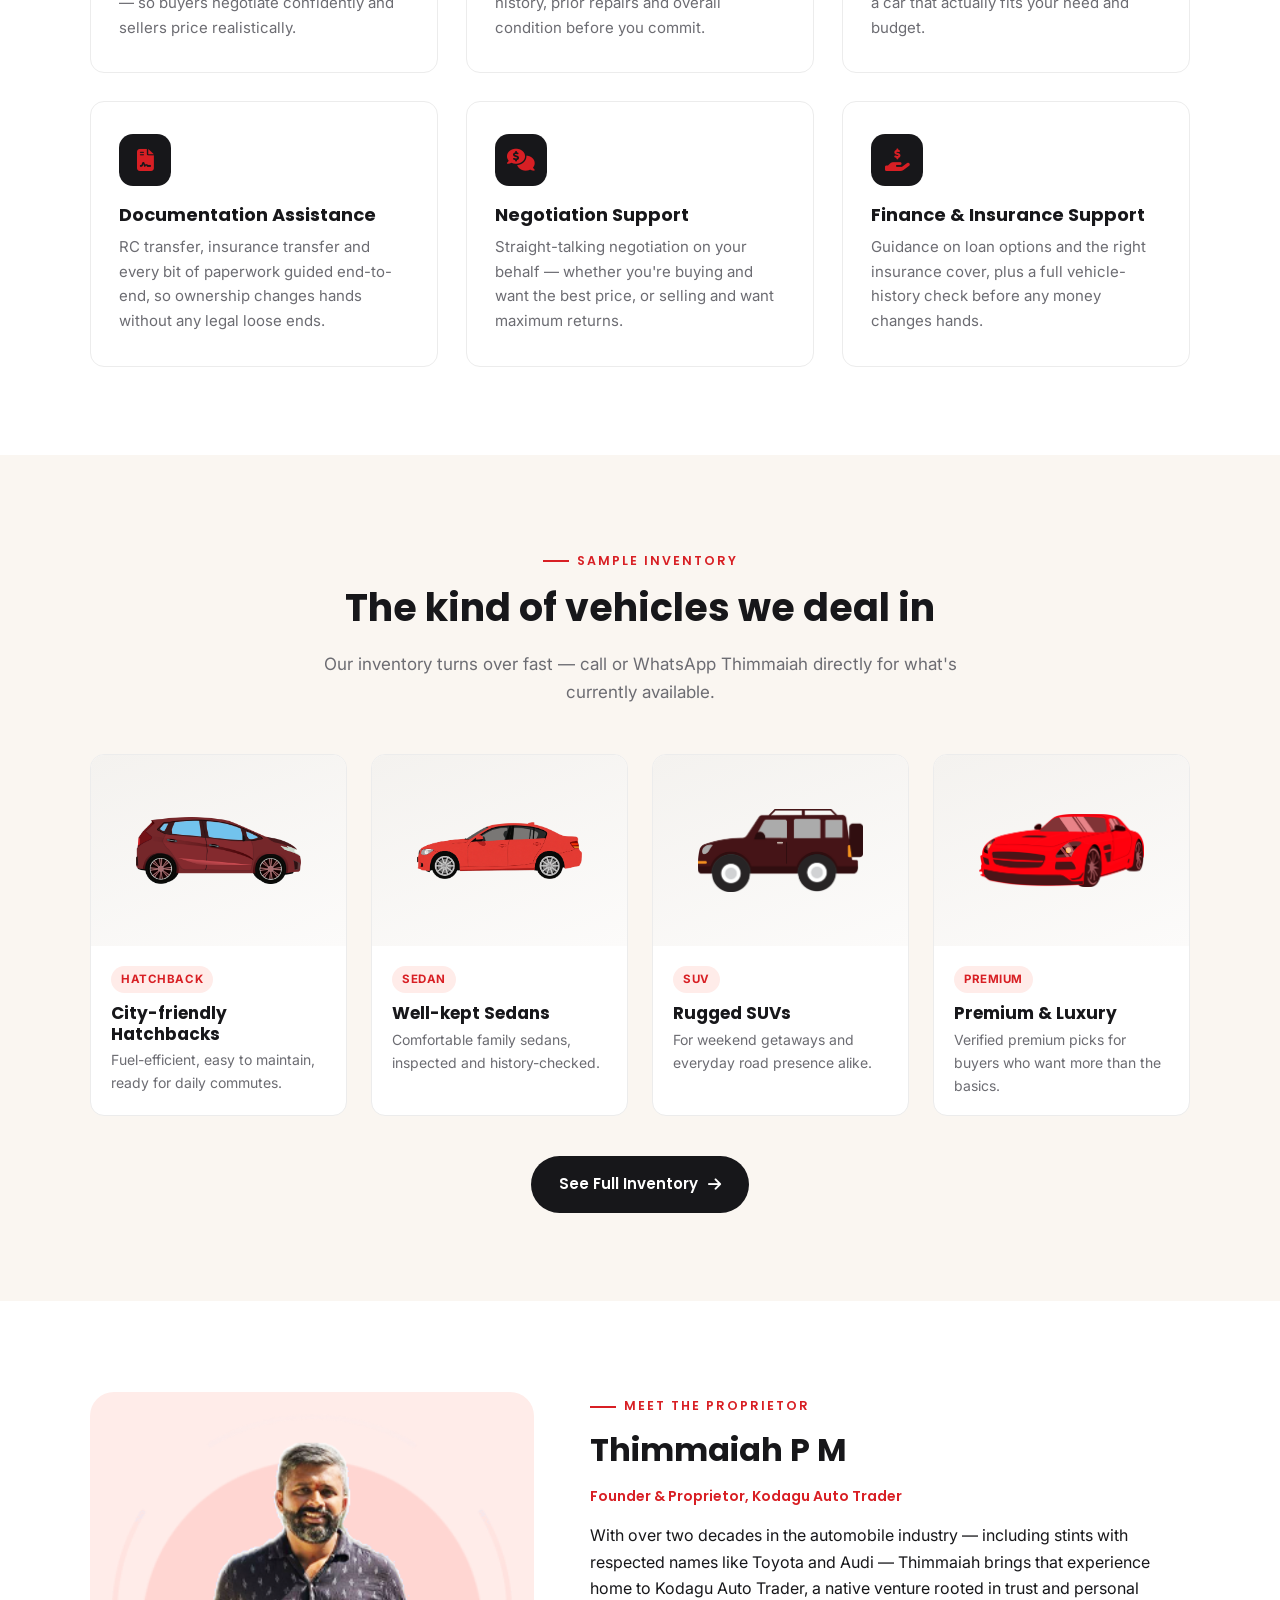
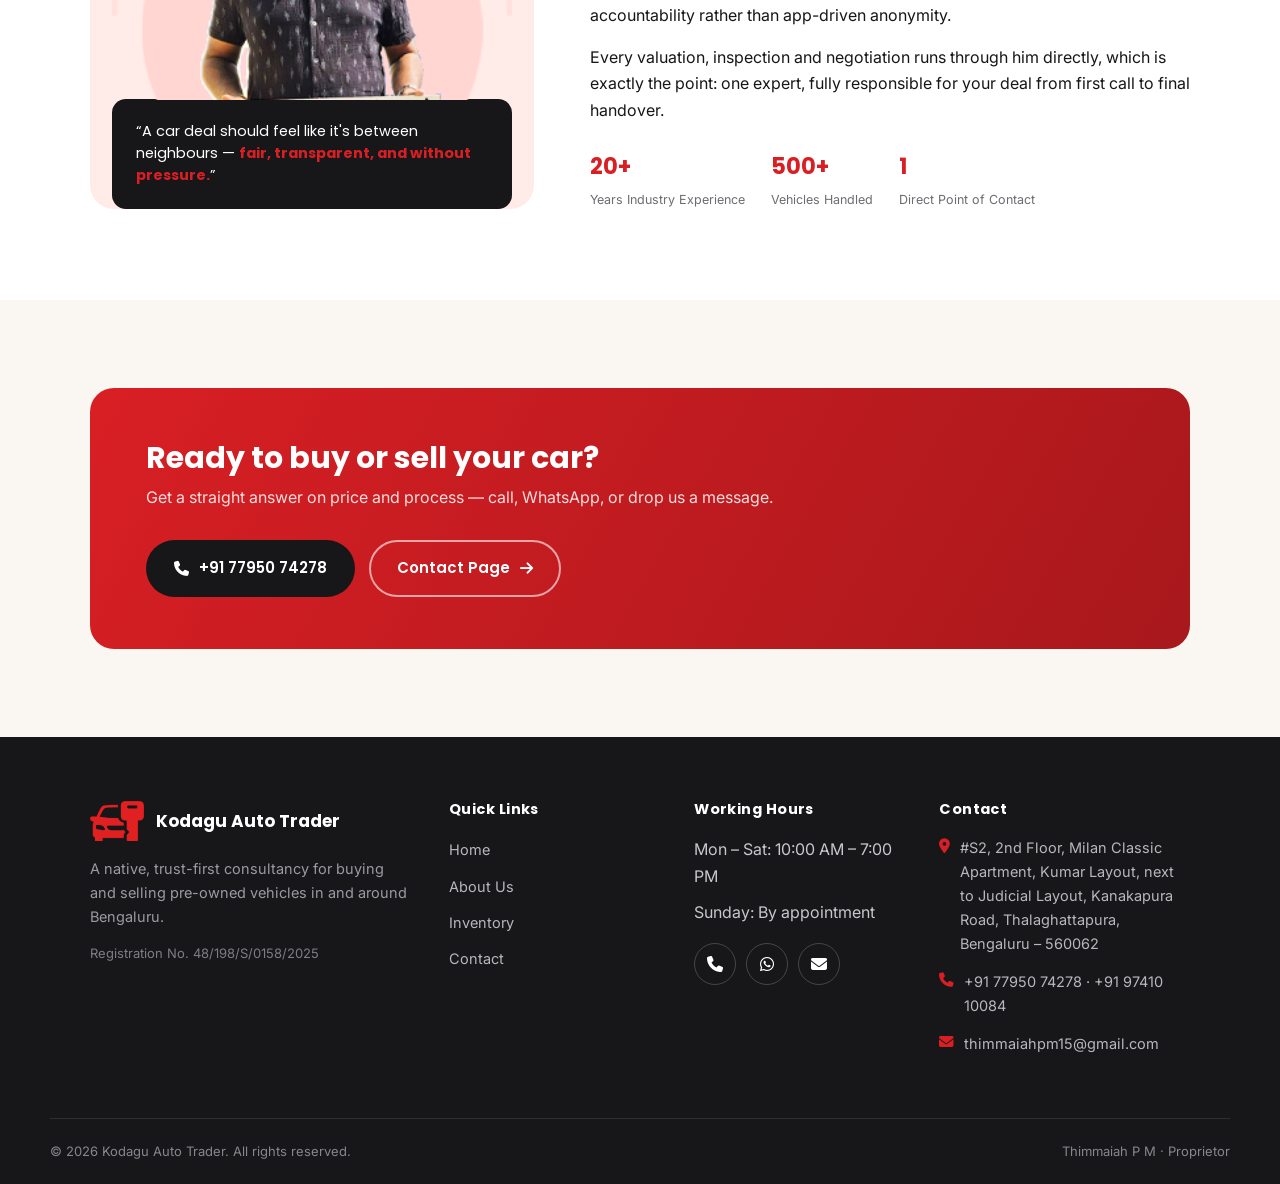
==== commit 618d6bc7: "Updated the Images of Inventory" ====
--- a/index.html
+++ b/index.html
@@ -7,32 +7,83 @@
 <meta name="description" content="Kodagu Auto Trader is a native, trust-first used car consultancy in Bengaluru led by Thimmaiah P M — vehicle valuation, inspection, sourcing, documentation and negotiation support for buying or selling pre-owned cars.">
 <meta name="keywords" content="Kodagu Auto Trader, used cars Bengaluru, sell used car, buy used car, car valuation, car inspection, Thalaghattapura, Kanakapura road, pre-owned cars Bangalore">
 <meta name="author" content="Kodagu Auto Trader">
+<meta name="robots" content="index, follow">
+<link rel="canonical" href="https://kodaguautotrader.com/">
+<meta name="theme-color" content="#d81f24">
+
+<!-- Open Graph / Facebook / WhatsApp -->
+<meta property="og:type" content="website">
+<meta property="og:site_name" content="Kodagu Auto Trader">
+<meta property="og:url" content="https://kodaguautotrader.com/">
+<meta property="og:title" content="Kodagu Auto Trader | Trusted Used Car Buying &amp; Selling in Bengaluru">
+<meta property="og:description" content="A native, trust-first used car consultancy in Bengaluru led by Thimmaiah P M — valuation, inspection, sourcing, documentation and negotiation support for buying or selling pre-owned cars.">
+<meta property="og:image" content="https://kodaguautotrader.com/assets/images/og/og-default.jpg">
+<meta property="og:image:width" content="1200">
+<meta property="og:image:height" content="630">
+<meta property="og:image:alt" content="Kodagu Auto Trader — A Native X Factor">
+<meta property="og:locale" content="en_IN">
+
+<!-- Twitter -->
+<meta name="twitter:card" content="summary_large_image">
+<meta name="twitter:title" content="Kodagu Auto Trader | Trusted Used Car Buying &amp; Selling in Bengaluru">
+<meta name="twitter:description" content="A native, trust-first used car consultancy in Bengaluru led by Thimmaiah P M.">
+<meta name="twitter:image" content="https://kodaguautotrader.com/assets/images/og/og-default.jpg">
+
 <link rel="icon" type="image/png" href="assets/images/logo/favicon-32.png">
 <link rel="apple-touch-icon" href="assets/images/logo/favicon-180.png">
 <link rel="preconnect" href="https://fonts.googleapis.com">
 <link href="https://fonts.googleapis.com/css2?family=Inter:wght@400;500;600;700&family=Poppins:wght@500;600;700;800&display=swap" rel="stylesheet">
 <link rel="stylesheet" href="https://cdnjs.cloudflare.com/ajax/libs/font-awesome/6.5.1/css/all.min.css">
 <link rel="stylesheet" href="assets/css/style.css">
+<script type="application/ld+json">
+{
+  "@context": "https://schema.org",
+  "@type": "AutomotiveBusiness",
+  "name": "Kodagu Auto Trader",
+  "alternateName": "A Native X Factor",
+  "image": "https://kodaguautotrader.com/assets/images/og/og-default.jpg",
+  "logo": "https://kodaguautotrader.com/assets/images/logo/icon.png",
+  "url": "https://kodaguautotrader.com/",
+  "telephone": ["+91-7795074278", "+91-9741010084"],
+  "email": "thimmaiahpm15@gmail.com",
+  "priceRange": "$$",
+  "address": {
+    "@type": "PostalAddress",
+    "streetAddress": "#S2, 2nd Floor, Milan Classic Apartment, Kumar Layout, next to Judicial Layout, Kanakapura Road, Thalaghattapura",
+    "addressLocality": "Bengaluru",
+    "addressRegion": "Karnataka",
+    "postalCode": "560062",
+    "addressCountry": "IN"
+  },
+  "founder": {
+    "@type": "Person",
+    "name": "Thimmaiah P M"
+  },
+  "openingHoursSpecification": [
+    { "@type": "OpeningHoursSpecification", "dayOfWeek": ["Monday","Tuesday","Wednesday","Thursday","Friday","Saturday"], "opens": "10:00", "closes": "19:00" }
+  ]
+}
+</script>
 </head>
 <body>
 
 <header class="site-header">
   <div class="container header-inner">
-    <a href="index.html" class="brand">
+    <a href="/" class="brand">
       <img src="assets/images/logo/icon.png" alt="Kodagu Auto Trader">
       <span class="brand-text"><strong>Kodagu Auto Trader</strong><span>A Native X Factor</span></span>
     </a>
     <nav class="main-nav">
       <ul>
-        <li><a href="index.html" class="active">Home</a></li>
-        <li><a href="about.html">About Us</a></li>
-        <li><a href="inventory.html">Inventory</a></li>
-        <li><a href="contact.html">Contact</a></li>
+        <li><a href="/" class="active">Home</a></li>
+        <li><a href="/about">About Us</a></li>
+        <li><a href="/inventory">Inventory</a></li>
+        <li><a href="/contact">Contact</a></li>
       </ul>
     </nav>
     <div class="header-actions">
       <a href="tel:+917795074278" class="icon-btn call-desktop" title="Call us"><i class="fas fa-phone"></i></a>
-      <a href="contact.html" class="btn btn-primary btn-sm">Get in Touch</a>
+      <a href="/contact" class="btn btn-primary btn-sm">Get in Touch</a>
       <button class="nav-toggle" aria-label="Toggle menu"><span></span><span></span><span></span></button>
     </div>
   </div>
@@ -47,7 +98,7 @@
       <div class="hero-actions">
         <a href="tel:+917795074278" class="btn btn-primary"><i class="fas fa-phone"></i> Call Now</a>
         <a href="https://wa.me/917795074278" target="_blank" rel="noopener" class="btn btn-outline"><i class="fab fa-whatsapp"></i> WhatsApp Us</a>
-        <a href="inventory.html" class="btn btn-outline"><i class="fas fa-car"></i> View Inventory</a>
+        <a href="/inventory" class="btn btn-outline"><i class="fas fa-car"></i> View Inventory</a>
       </div>
       <div class="hero-stats">
         <div><strong data-count="20" data-suffix="+">0+</strong><span>Years in the Automobile Trade</span></div>
@@ -138,24 +189,24 @@
     </div>
     <div class="grid-4">
       <div class="car-card reveal">
-        <div class="img-wrap"><img src="assets/images/inventory/red1.jpg" alt="Compact hatchback"></div>
+        <div class="img-wrap"><img src="assets/images/inventory/icons/hatchback.png" alt="Hatchback icon"></div>
         <div class="body"><span class="tag">Hatchback</span><h3>City-friendly Hatchbacks</h3><p>Fuel-efficient, easy to maintain, ready for daily commutes.</p></div>
       </div>
       <div class="car-card reveal">
-        <div class="img-wrap"><img src="assets/images/inventory/AMEO.jpg" alt="Sedan"></div>
+        <div class="img-wrap"><img src="assets/images/inventory/icons/sedan.png" alt="Sedan icon"></div>
         <div class="body"><span class="tag">Sedan</span><h3>Well-kept Sedans</h3><p>Comfortable family sedans, inspected and history-checked.</p></div>
       </div>
       <div class="car-card reveal">
-        <div class="img-wrap"><img src="assets/images/inventory/Thar.jpg" alt="SUV"></div>
+        <div class="img-wrap"><img src="assets/images/inventory/icons/suv.png" alt="SUV icon"></div>
         <div class="body"><span class="tag">SUV</span><h3>Rugged SUVs</h3><p>For weekend getaways and everyday road presence alike.</p></div>
       </div>
       <div class="car-card reveal">
-        <div class="img-wrap"><img src="assets/images/inventory/BMW320D.jpg" alt="Premium sedan"></div>
+        <div class="img-wrap"><img src="assets/images/inventory/icons/premium.png" alt="Premium car icon"></div>
         <div class="body"><span class="tag">Premium</span><h3>Premium &amp; Luxury</h3><p>Verified premium picks for buyers who want more than the basics.</p></div>
       </div>
     </div>
     <div style="text-align:center; margin-top:40px;">
-      <a href="inventory.html" class="btn btn-dark">See Full Inventory <i class="fas fa-arrow-right"></i></a>
+      <a href="/inventory" class="btn btn-dark">See Full Inventory <i class="fas fa-arrow-right"></i></a>
     </div>
   </div>
 </section>
@@ -192,7 +243,7 @@
       </div>
       <div class="cta-actions">
         <a href="tel:+917795074278" class="btn btn-dark"><i class="fas fa-phone"></i> +91 77950 74278</a>
-        <a href="contact.html" class="btn btn-outline">Contact Page <i class="fas fa-arrow-right"></i></a>
+        <a href="/contact" class="btn btn-outline">Contact Page <i class="fas fa-arrow-right"></i></a>
       </div>
     </div>
   </div>
@@ -211,10 +262,10 @@
     <div>
       <h4>Quick Links</h4>
       <ul class="footer-links">
-        <li><a href="index.html">Home</a></li>
-        <li><a href="about.html">About Us</a></li>
-        <li><a href="inventory.html">Inventory</a></li>
-        <li><a href="contact.html">Contact</a></li>
+        <li><a href="/">Home</a></li>
+        <li><a href="/about">About Us</a></li>
+        <li><a href="/inventory">Inventory</a></li>
+        <li><a href="/contact">Contact</a></li>
       </ul>
     </div>
     <div>
--- a/assets/css/style.css
+++ b/assets/css/style.css
@@ -40,11 +40,13 @@
 }
 p { margin: 0 0 1em; }
 
+html, body { overflow-x: hidden; }
+
 .container {
   width: 100%;
   max-width: var(--container);
   margin: 0 auto;
-  padding: 0 24px;
+  padding: 0 clamp(20px, 5vw, 40px);
 }
 
 .section {
@@ -190,7 +192,11 @@
   grid-template-columns: 1.1fr 0.9fr;
   align-items: center;
   gap: 40px;
-  padding: 96px 0 84px;
+  padding: 96px 24px 84px;
+}
+
+@media (max-width: 980px) {
+  .hero-inner { padding-left: 20px; padding-right: 20px; }
 }
 .hero-eyebrow {
   display: inline-flex; align-items: center; gap: 10px;
@@ -288,9 +294,14 @@
   transition: transform 0.2s ease, box-shadow 0.2s ease;
 }
 .car-card:hover { transform: translateY(-6px); box-shadow: var(--shadow); }
-.car-card .img-wrap { aspect-ratio: 4/3; overflow: hidden; background: #eee; }
-.car-card .img-wrap img { width: 100%; height: 100%; object-fit: cover; transition: transform 0.4s ease; }
-.car-card:hover .img-wrap img { transform: scale(1.08); }
+.car-card .img-wrap {
+  aspect-ratio: 4/3; overflow: hidden;
+  background: linear-gradient(160deg, #f4f2ef, #fcfbfa);
+  display: flex; align-items: center; justify-content: center;
+  padding: 22px;
+}
+.car-card .img-wrap img { width: 78%; height: auto; object-fit: contain; transition: transform 0.35s ease; }
+.car-card:hover .img-wrap img { transform: scale(1.06) translateY(-2px); }
 .car-card .body { padding: 18px 20px; }
 .car-card .tag {
   display: inline-block; font-size: 11.5px; font-weight: 700;
@@ -493,6 +504,12 @@
 @media (max-width: 720px) {
   .main-nav, .header-actions .icon-btn.call-desktop { display: none; }
   .nav-toggle { display: flex; }
+  .header-inner { gap: 12px; }
+  .brand { gap: 10px; min-width: 0; }
+  .brand img { height: 38px; flex-shrink: 0; }
+  .brand-text strong { font-size: 15.5px; white-space: nowrap; }
+  .brand-text span { font-size: 9px; }
+  .header-actions { gap: 8px; }
   .main-nav {
     position: fixed; inset: 68px 16px auto 16px;
     background: #fff; border-radius: 16px; box-shadow: var(--shadow);
@@ -512,4 +529,13 @@
   .cta-banner { flex-direction: column; align-items: flex-start; }
   .hero-stats { gap: 22px; }
   .section { padding: 64px 0; }
-}
+  .hero-inner { padding-top: 40px; }
+  .hero-visual img { width: min(280px, 68%); }
+  .hero-visual .glow { width: 260px; height: 260px; }
+  .hero-badge { left: 4%; bottom: 4%; padding: 12px 14px; }
+  .hero { overflow: hidden; }
+}
+
+@media (max-width: 440px) {
+  .header-inner .btn.btn-primary.btn-sm { display: none; }
+}
